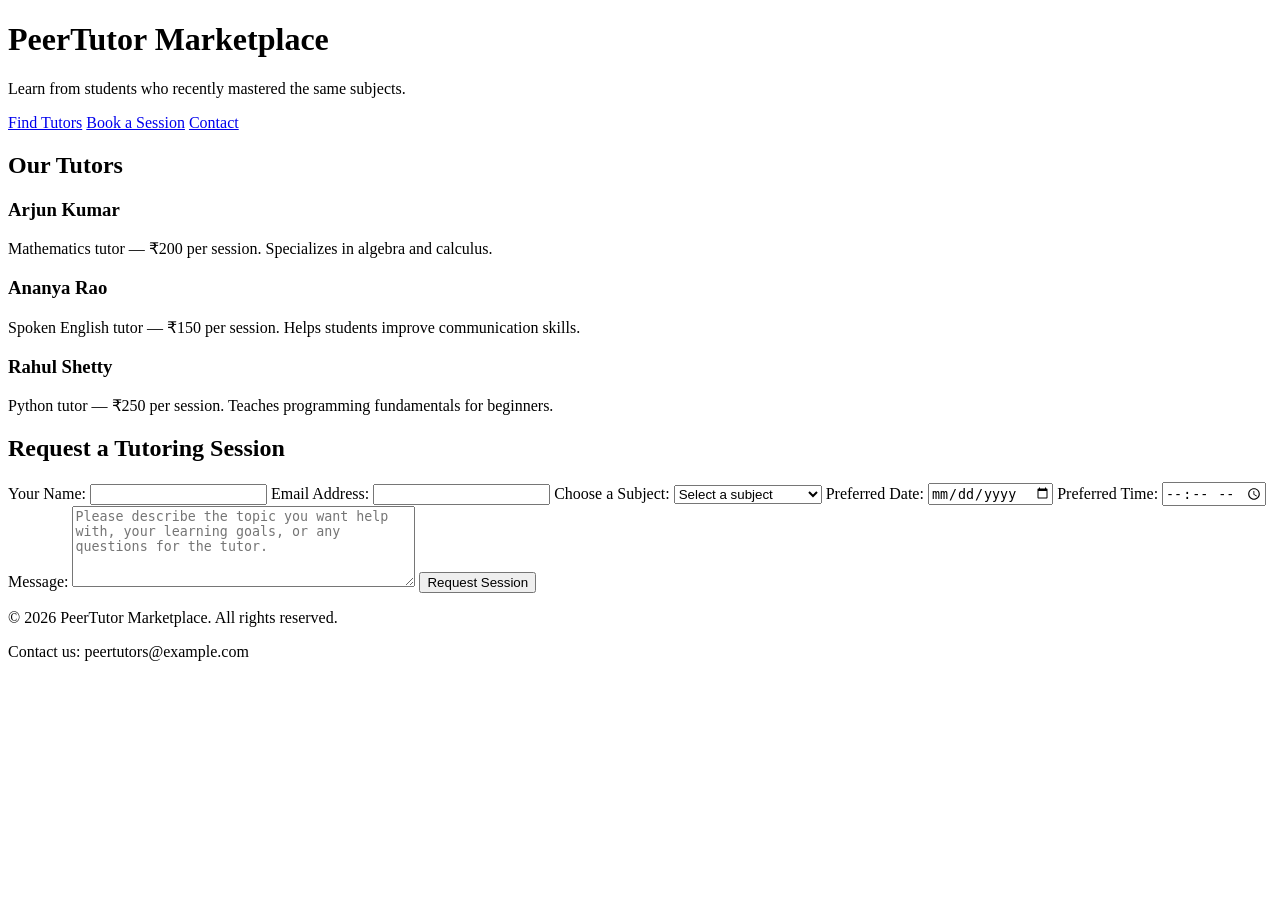
==== index.html @ 197b1fae "Finalize accessible booking form" ====
<!DOCTYPE html>
<html lang="en">
<head>
    <meta charset="UTF-8">
    <meta name="viewport" content="width=device-width, initial-scale=1.0">
    <meta name="description" content="PeerTutor Marketplace for finding and booking peer tutoring sessions.">
    <title>PeerTutor Marketplace</title>
</head>

<body>

    <header>
        <h1>PeerTutor Marketplace</h1>
        <p>Learn from students who recently mastered the same subjects.</p>

        <nav>
            <a href="#tutors">Find Tutors</a>
            <a href="#booking">Book a Session</a>
            <a href="#contact">Contact</a>
        </nav>
    </header>

    <main>

        <section id="tutors">
            <h2>Our Tutors</h2>

            <article>
                <h3>Arjun Kumar</h3>
                <p>Mathematics tutor — ₹200 per session. Specializes in algebra and calculus.</p>
            </article>

            <article>
                <h3>Ananya Rao</h3>
                <p>Spoken English tutor — ₹150 per session. Helps students improve communication skills.</p>
            </article>

            <article>
                <h3>Rahul Shetty</h3>
                <p>Python tutor — ₹250 per session. Teaches programming fundamentals for beginners.</p>
            </article>
        </section>

        <section id="booking">
            <h2>Request a Tutoring Session</h2>

            <form>

                <label for="name">Your Name:</label>
                <input type="text" id="name" name="name" required>

                <label for="email">Email Address:</label>
                <input type="email" id="email" name="email" required>

                <label for="subject">Choose a Subject:</label>
                <select id="subject" name="subject" required>
                    <option value="">Select a subject</option>
                    <option value="mathematics">Mathematics</option>
                    <option value="spoken-english">Spoken English</option>
                    <option value="python">Python Programming</option>
                </select>

                <label for="date">Preferred Date:</label>
                <input type="date" id="date" name="date" required>

                <label for="time">Preferred Time:</label>
                <input type="time" id="time" name="time" required>

                <label for="message">Message:</label>
                <textarea
                    id="message"
                    name="message"
                    rows="5"
                    cols="40"
                    placeholder="Please describe the topic you want help with, your learning goals, or any questions for the tutor."
                ></textarea>

                <button type="submit">Request Session</button>

            </form>
        </section>

    </main>

    <footer id="contact">
        <p>&copy; 2026 PeerTutor Marketplace. All rights reserved.</p>
        <p>Contact us: peertutors@example.com</p>
    </footer>

</body>
</html>
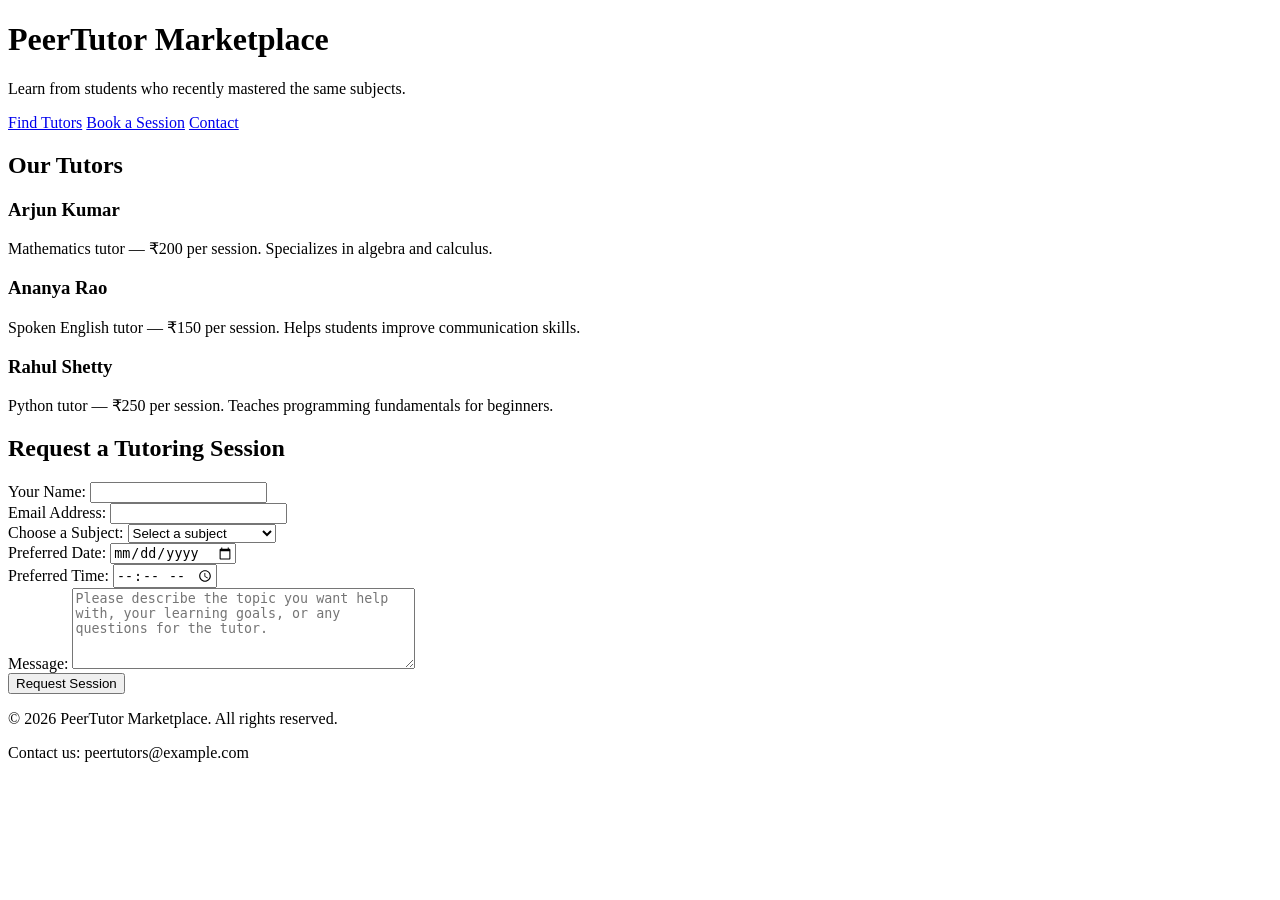
==== commit e8b4ba2b: "Finalize accessible HTML form" ====
--- a/index.html
+++ b/index.html
@@ -46,34 +46,70 @@
 
             <form>
 
-                <label for="name">Your Name:</label>
-                <input type="text" id="name" name="name" required>
+                <div>
+                    <label for="student-name">Your Name:</label>
+                    <input
+                        type="text"
+                        id="student-name"
+                        name="student-name"
+                        required
+                    >
+                </div>
 
-                <label for="email">Email Address:</label>
-                <input type="email" id="email" name="email" required>
+                <div>
+                    <label for="student-email">Email Address:</label>
+                    <input
+                        type="email"
+                        id="student-email"
+                        name="student-email"
+                        required
+                    >
+                </div>
 
-                <label for="subject">Choose a Subject:</label>
-                <select id="subject" name="subject" required>
-                    <option value="">Select a subject</option>
-                    <option value="mathematics">Mathematics</option>
-                    <option value="spoken-english">Spoken English</option>
-                    <option value="python">Python Programming</option>
-                </select>
+                <div>
+                    <label for="tutoring-subject">Choose a Subject:</label>
+                    <select
+                        id="tutoring-subject"
+                        name="tutoring-subject"
+                        required
+                    >
+                        <option value="">Select a subject</option>
+                        <option value="mathematics">Mathematics</option>
+                        <option value="spoken-english">Spoken English</option>
+                        <option value="python">Python Programming</option>
+                    </select>
+                </div>
 
-                <label for="date">Preferred Date:</label>
-                <input type="date" id="date" name="date" required>
+                <div>
+                    <label for="preferred-date">Preferred Date:</label>
+                    <input
+                        type="date"
+                        id="preferred-date"
+                        name="preferred-date"
+                        required
+                    >
+                </div>
 
-                <label for="time">Preferred Time:</label>
-                <input type="time" id="time" name="time" required>
+                <div>
+                    <label for="preferred-time">Preferred Time:</label>
+                    <input
+                        type="time"
+                        id="preferred-time"
+                        name="preferred-time"
+                        required
+                    >
+                </div>
 
-                <label for="message">Message:</label>
-                <textarea
-                    id="message"
-                    name="message"
-                    rows="5"
-                    cols="40"
-                    placeholder="Please describe the topic you want help with, your learning goals, or any questions for the tutor."
-                ></textarea>
+                <div>
+                    <label for="session-message">Message:</label>
+                    <textarea
+                        id="session-message"
+                        name="session-message"
+                        rows="5"
+                        cols="40"
+                        placeholder="Please describe the topic you want help with, your learning goals, or any questions for the tutor."
+                    ></textarea>
+                </div>
 
                 <button type="submit">Request Session</button>
 
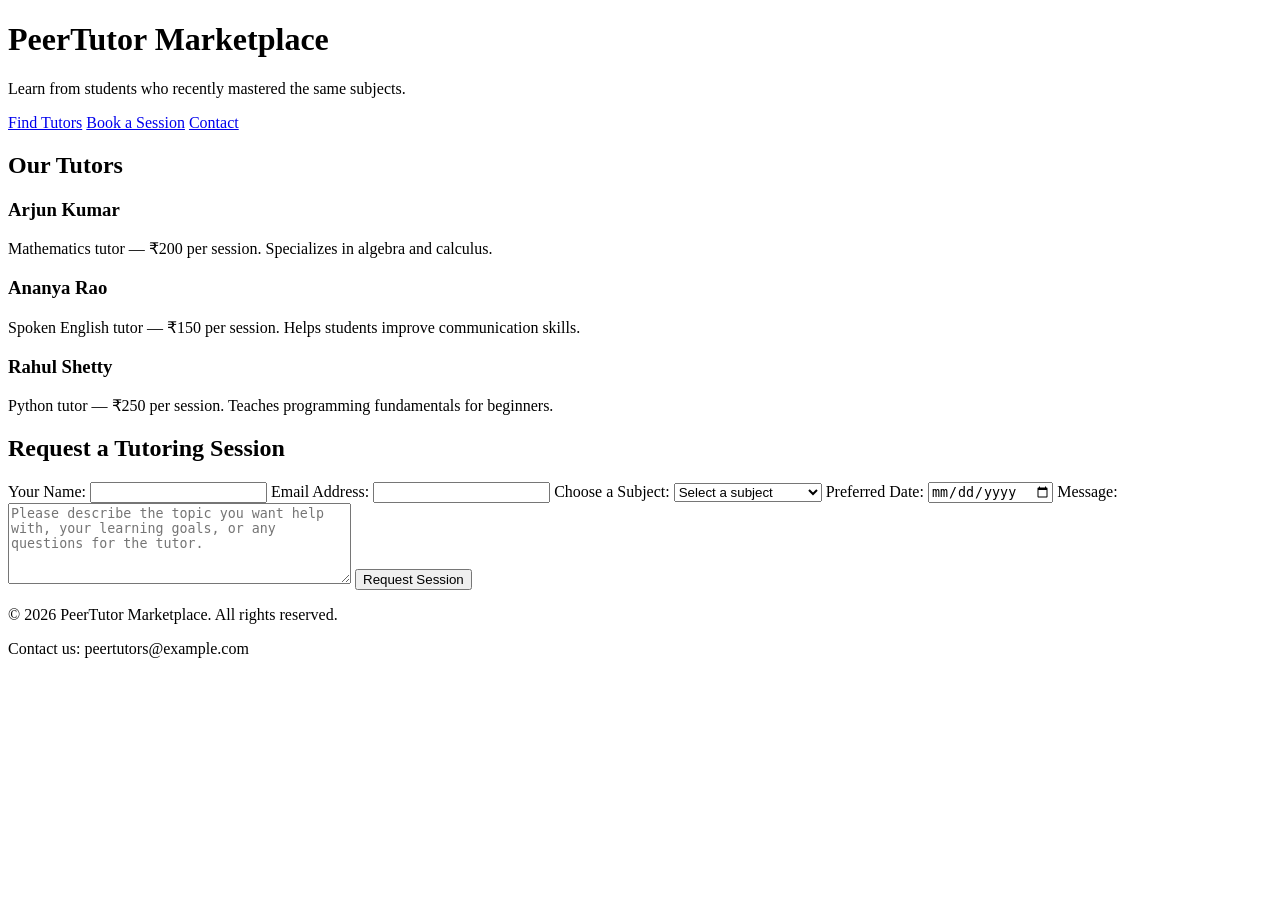
==== commit f414aa64: "Align booking form with Part 1 requirements" ====
--- a/index.html
+++ b/index.html
@@ -3,7 +3,7 @@
 <head>
     <meta charset="UTF-8">
     <meta name="viewport" content="width=device-width, initial-scale=1.0">
-    <meta name="description" content="PeerTutor Marketplace for finding and booking peer tutoring sessions.">
+    <meta name="description" content="PeerTutor Marketplace - Learn from students who recently mastered the same subjects.">
     <title>PeerTutor Marketplace</title>
 </head>
 
@@ -45,74 +45,33 @@
             <h2>Request a Tutoring Session</h2>
 
             <form>
+                <label for="name">Your Name:</label>
+                <input type="text" id="name" name="name" required>
 
-                <div>
-                    <label for="student-name">Your Name:</label>
-                    <input
-                        type="text"
-                        id="student-name"
-                        name="student-name"
-                        required
-                    >
-                </div>
+                <label for="email">Email Address:</label>
+                <input type="email" id="email" name="email" required>
 
-                <div>
-                    <label for="student-email">Email Address:</label>
-                    <input
-                        type="email"
-                        id="student-email"
-                        name="student-email"
-                        required
-                    >
-                </div>
+                <label for="subject">Choose a Subject:</label>
+                <select id="subject" name="subject" required>
+                    <option value="">Select a subject</option>
+                    <option value="mathematics">Mathematics</option>
+                    <option value="spoken-english">Spoken English</option>
+                    <option value="python">Python Programming</option>
+                </select>
 
-                <div>
-                    <label for="tutoring-subject">Choose a Subject:</label>
-                    <select
-                        id="tutoring-subject"
-                        name="tutoring-subject"
-                        required
-                    >
-                        <option value="">Select a subject</option>
-                        <option value="mathematics">Mathematics</option>
-                        <option value="spoken-english">Spoken English</option>
-                        <option value="python">Python Programming</option>
-                    </select>
-                </div>
+                <label for="date">Preferred Date:</label>
+                <input type="date" id="date" name="date" required>
 
-                <div>
-                    <label for="preferred-date">Preferred Date:</label>
-                    <input
-                        type="date"
-                        id="preferred-date"
-                        name="preferred-date"
-                        required
-                    >
-                </div>
-
-                <div>
-                    <label for="preferred-time">Preferred Time:</label>
-                    <input
-                        type="time"
-                        id="preferred-time"
-                        name="preferred-time"
-                        required
-                    >
-                </div>
-
-                <div>
-                    <label for="session-message">Message:</label>
-                    <textarea
-                        id="session-message"
-                        name="session-message"
-                        rows="5"
-                        cols="40"
-                        placeholder="Please describe the topic you want help with, your learning goals, or any questions for the tutor."
-                    ></textarea>
-                </div>
+                <label for="message">Message:</label>
+                <textarea
+                    id="message"
+                    name="message"
+                    rows="5"
+                    cols="40"
+                    placeholder="Please describe the topic you want help with, your learning goals, or any questions for the tutor."
+                ></textarea>
 
                 <button type="submit">Request Session</button>
-
             </form>
         </section>
 
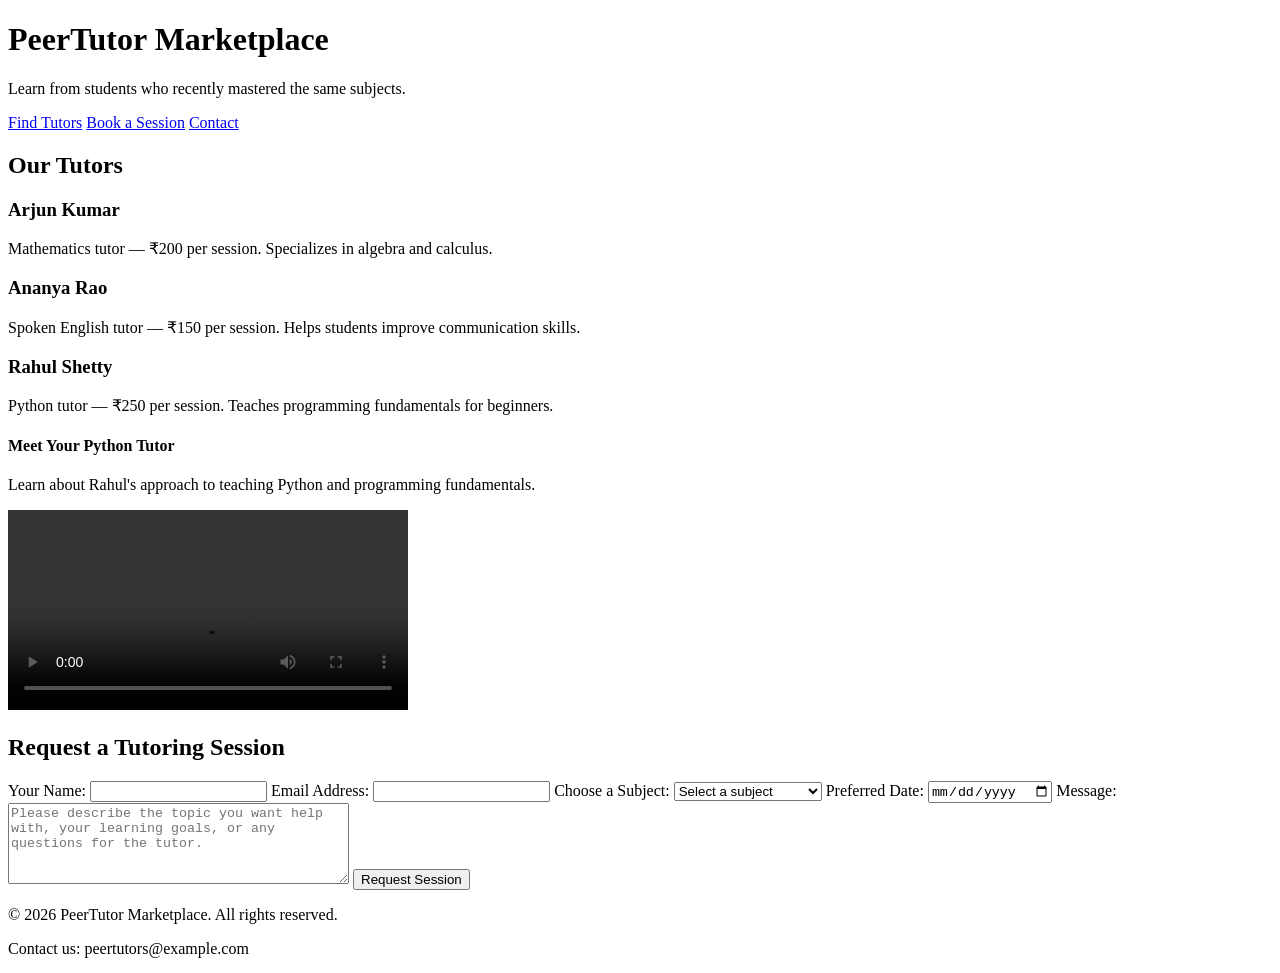
==== commit 78c265de: "Add tutor introduction multimedia" ====
--- a/index.html
+++ b/index.html
@@ -1,3 +1,4 @@
+
 <!DOCTYPE html>
 <html lang="en">
 <head>
@@ -38,6 +39,17 @@
             <article>
                 <h3>Rahul Shetty</h3>
                 <p>Python tutor — ₹250 per session. Teaches programming fundamentals for beginners.</p>
+
+                <h4>Meet Your Python Tutor</h4>
+                <p>
+                    Learn about Rahul's approach to teaching Python
+                    and programming fundamentals.
+                </p>
+
+                <video controls width="400">
+                    <source src="tutor-introduction.mp4" type="video/mp4">
+                    Your browser does not support HTML video.
+                </video>
             </article>
         </section>
 
@@ -83,4 +95,4 @@
     </footer>
 
 </body>
-</html>+</html>
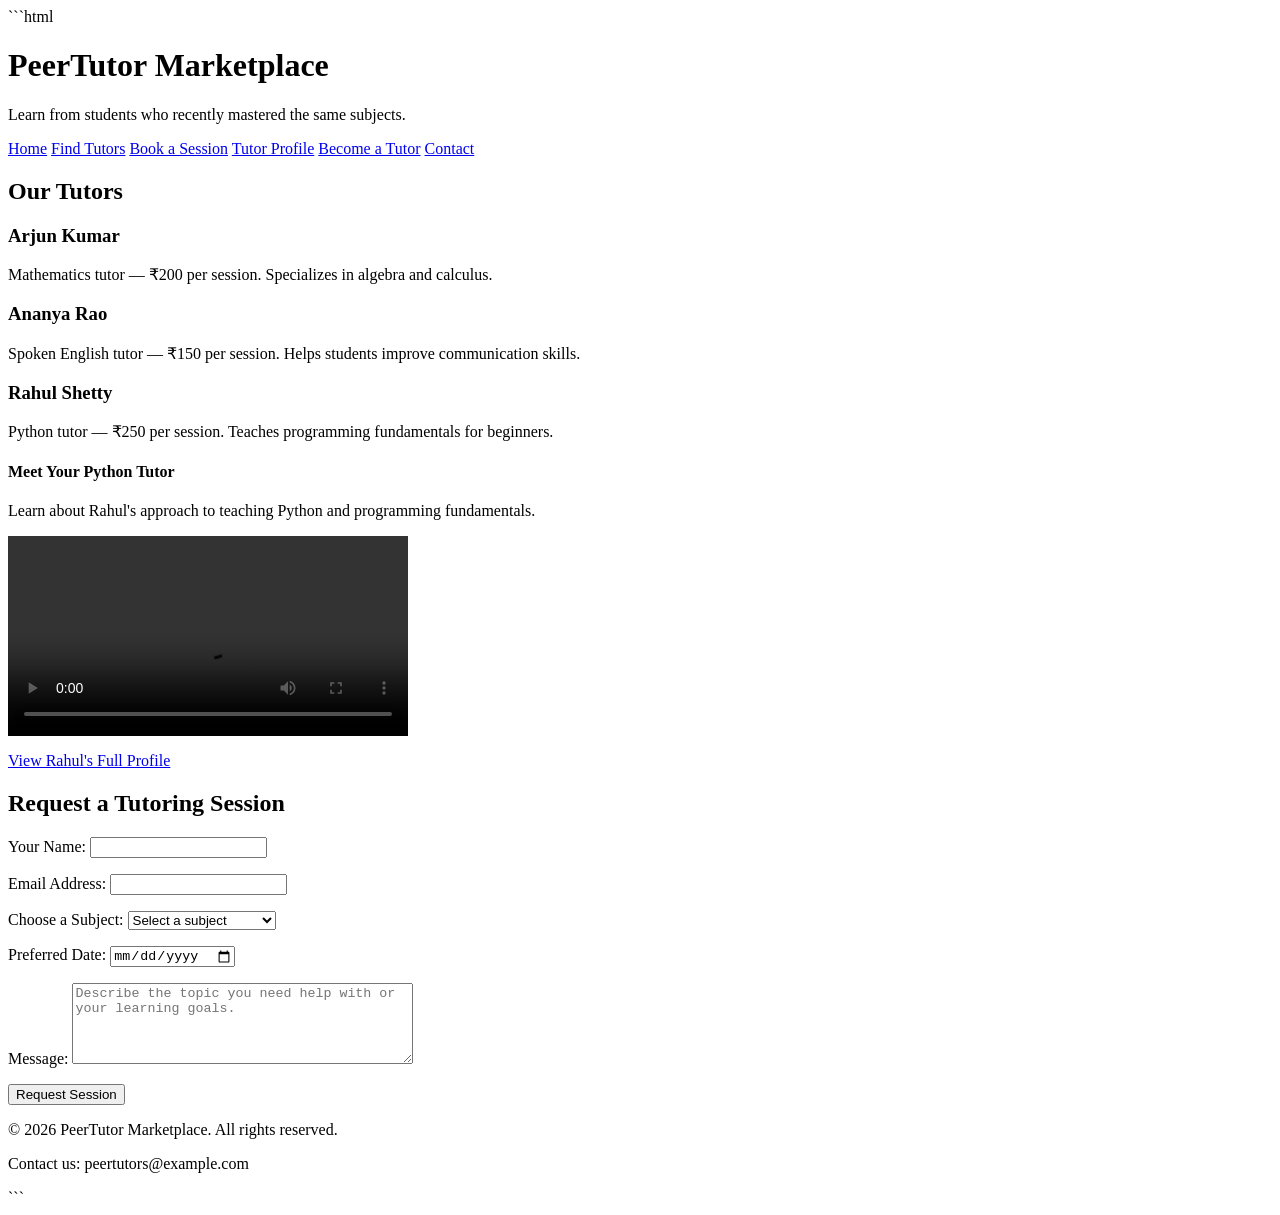
==== commit 73040076: "Add multi-page tutor marketplace" ====
--- a/index.html
+++ b/index.html
@@ -1,4 +1,4 @@
-
+```html
 <!DOCTYPE html>
 <html lang="en">
 <head>
@@ -14,10 +14,13 @@
         <h1>PeerTutor Marketplace</h1>
         <p>Learn from students who recently mastered the same subjects.</p>
 
-        <nav>
-            <a href="#tutors">Find Tutors</a>
-            <a href="#booking">Book a Session</a>
-            <a href="#contact">Contact</a>
+        <nav aria-label="Main navigation">
+            <a href="index.html">Home</a>
+            <a href="index.html#tutors">Find Tutors</a>
+            <a href="index.html#booking">Book a Session</a>
+            <a href="tutor.html">Tutor Profile</a>
+            <a href="become-a-tutor.html">Become a Tutor</a>
+            <a href="index.html#contact">Contact</a>
         </nav>
     </header>
 
@@ -50,38 +53,52 @@
                     <source src="tutor-introduction.mp4" type="video/mp4">
                     Your browser does not support HTML video.
                 </video>
+
+                <p>
+                    <a href="tutor.html">View Rahul's Full Profile</a>
+                </p>
             </article>
         </section>
 
         <section id="booking">
             <h2>Request a Tutoring Session</h2>
 
-            <form>
-                <label for="name">Your Name:</label>
-                <input type="text" id="name" name="name" required>
+            <form action="#" method="get">
+                <p>
+                    <label for="name">Your Name:</label>
+                    <input type="text" id="name" name="name" required>
+                </p>
 
-                <label for="email">Email Address:</label>
-                <input type="email" id="email" name="email" required>
+                <p>
+                    <label for="email">Email Address:</label>
+                    <input type="email" id="email" name="email" required>
+                </p>
 
-                <label for="subject">Choose a Subject:</label>
-                <select id="subject" name="subject" required>
-                    <option value="">Select a subject</option>
-                    <option value="mathematics">Mathematics</option>
-                    <option value="spoken-english">Spoken English</option>
-                    <option value="python">Python Programming</option>
-                </select>
+                <p>
+                    <label for="subject">Choose a Subject:</label>
+                    <select id="subject" name="subject" required>
+                        <option value="">Select a subject</option>
+                        <option value="mathematics">Mathematics</option>
+                        <option value="spoken-english">Spoken English</option>
+                        <option value="python">Python Programming</option>
+                    </select>
+                </p>
 
-                <label for="date">Preferred Date:</label>
-                <input type="date" id="date" name="date" required>
+                <p>
+                    <label for="date">Preferred Date:</label>
+                    <input type="date" id="date" name="date" required>
+                </p>
 
-                <label for="message">Message:</label>
-                <textarea
-                    id="message"
-                    name="message"
-                    rows="5"
-                    cols="40"
-                    placeholder="Please describe the topic you want help with, your learning goals, or any questions for the tutor."
-                ></textarea>
+                <p>
+                    <label for="message">Message:</label>
+                    <textarea
+                        id="message"
+                        name="message"
+                        rows="5"
+                        cols="40"
+                        placeholder="Describe the topic you need help with or your learning goals."
+                    ></textarea>
+                </p>
 
                 <button type="submit">Request Session</button>
             </form>
@@ -96,3 +113,4 @@
 
 </body>
 </html>
+```
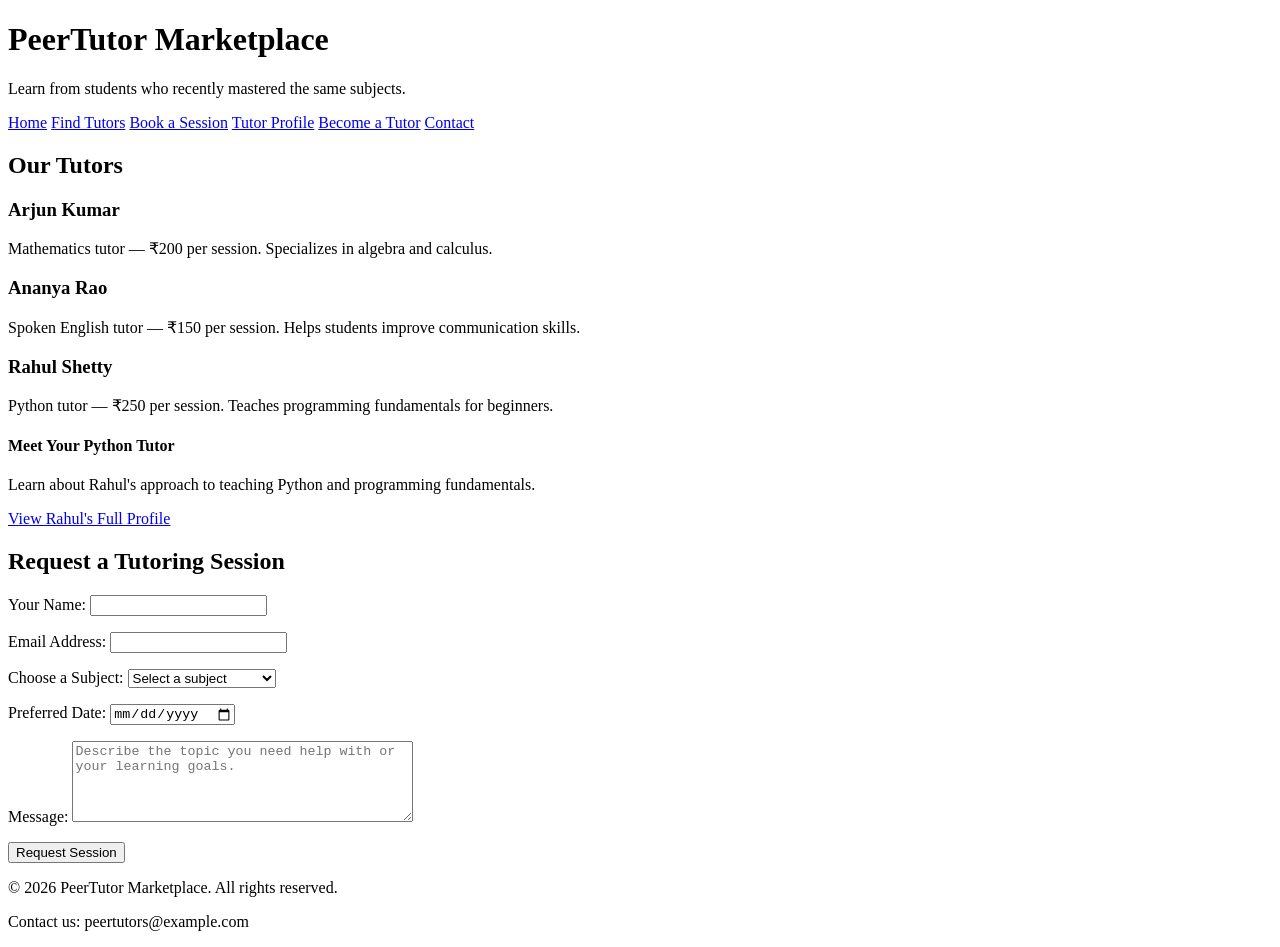
==== commit 3662b690: "Fix HTML markup and remove empty video" ====
--- a/index.html
+++ b/index.html
@@ -1,4 +1,3 @@
-```html
 <!DOCTYPE html>
 <html lang="en">
 <head>
@@ -49,10 +48,6 @@
                     and programming fundamentals.
                 </p>
 
-                <video controls width="400">
-                    <source src="tutor-introduction.mp4" type="video/mp4">
-                    Your browser does not support HTML video.
-                </video>
 
                 <p>
                     <a href="tutor.html">View Rahul's Full Profile</a>
@@ -113,4 +108,3 @@
 
 </body>
 </html>
-```
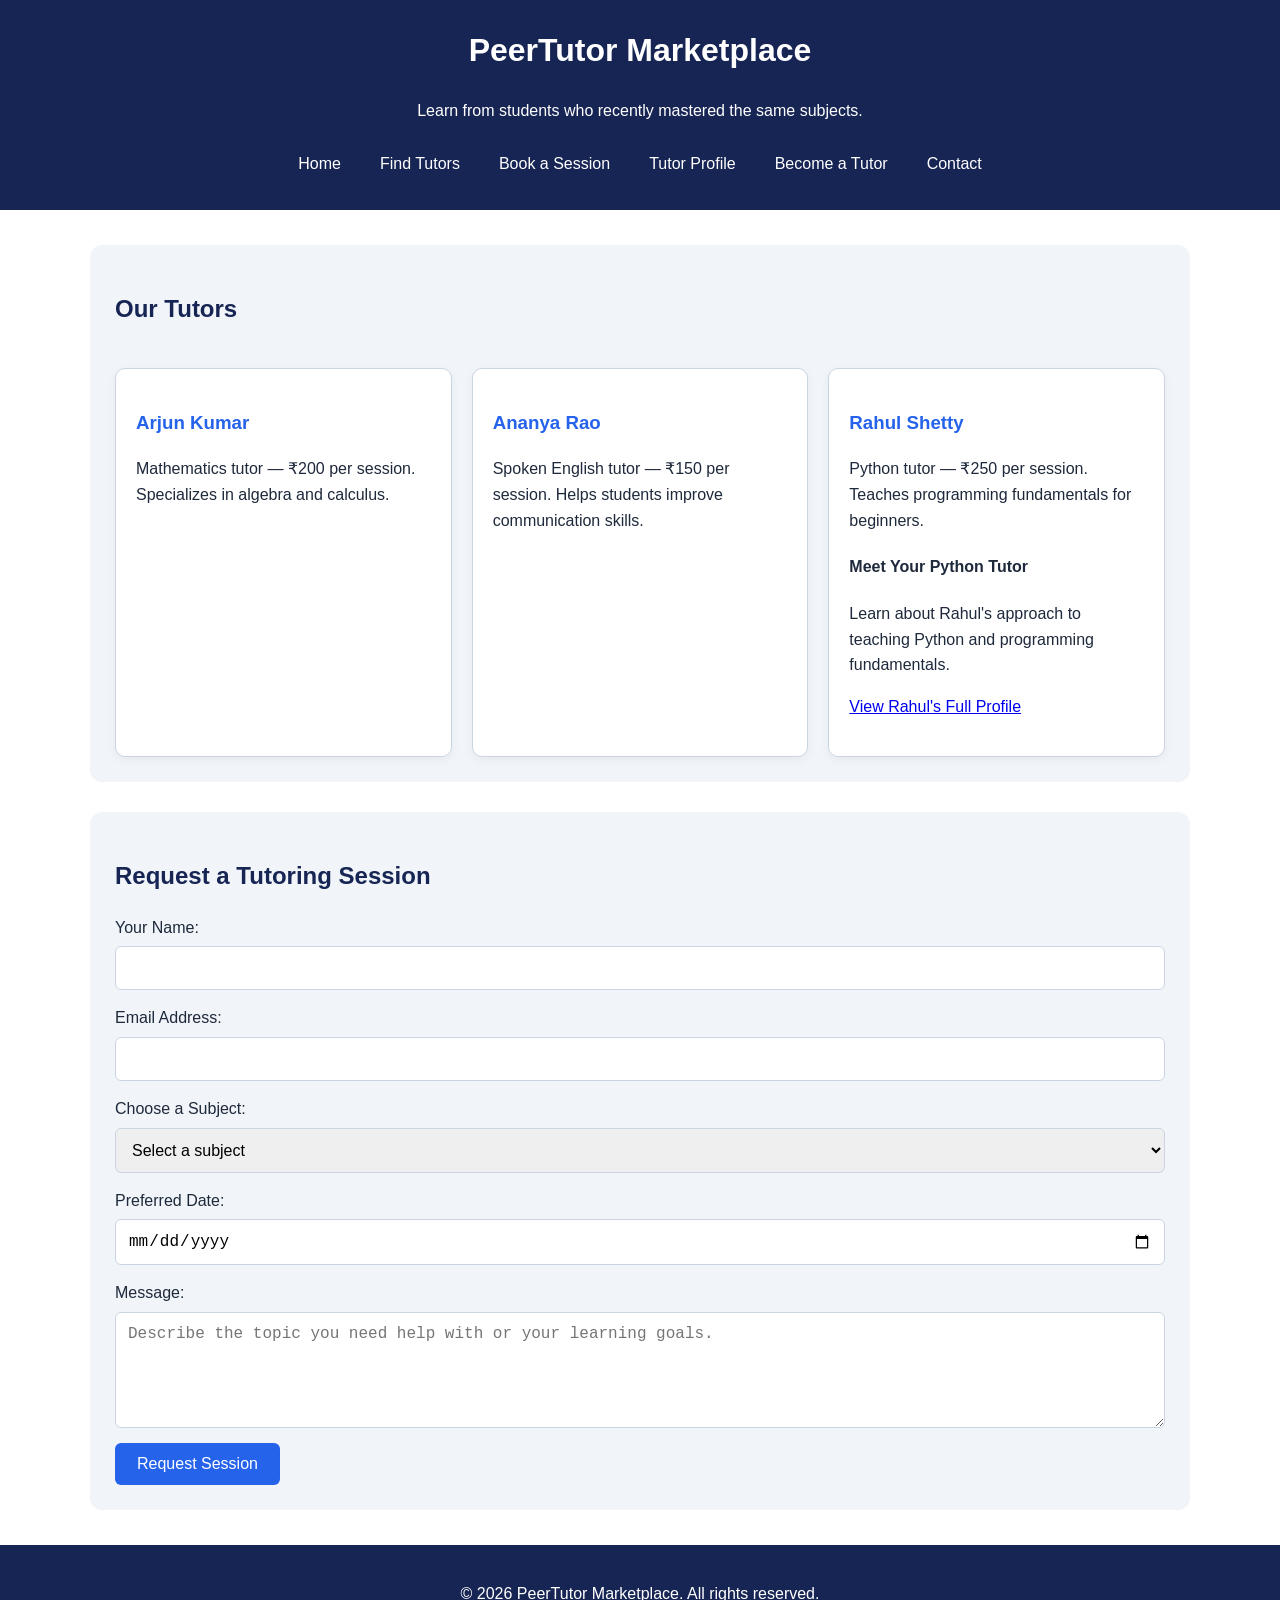
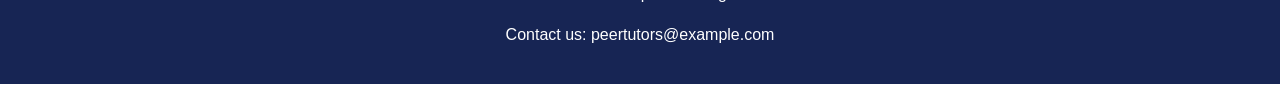
==== commit 1f02965f: "Add responsive layouts for mobile tablet and desktop" ====
--- a/index.html
+++ b/index.html
@@ -5,6 +5,7 @@
     <meta name="viewport" content="width=device-width, initial-scale=1.0">
     <meta name="description" content="PeerTutor Marketplace - Learn from students who recently mastered the same subjects.">
     <title>PeerTutor Marketplace</title>
+    <link rel="stylesheet" href="style.css">
 </head>
 
 <body>
--- a/style.css
+++ b/style.css
@@ -0,0 +1,265 @@
+
+/* =================================
+   1. GLOBAL RESPONSIVE FOUNDATION
+================================= */
+
+* {
+    box-sizing: border-box;
+}
+
+html {
+    width: 100%;
+    scroll-behavior: smooth;
+}
+
+body {
+    margin: 0;
+    padding: 0;
+    width: 100%;
+    font-family: Arial, sans-serif;
+    line-height: 1.6;
+    color: #1e293b;
+    overflow-x: hidden;
+}
+
+img {
+    max-width: 100%;
+    height: auto;
+}
+
+.container {
+    width: 90%;
+    max-width: 1200px;
+    margin: auto;
+}
+
+/* =================================
+   2. HEADER AND NAVIGATION - FLEXBOX
+================================= */
+
+header {
+    background: #172554;
+    color: white;
+    padding: 25px 5%;
+    text-align: center;
+}
+
+header h1 {
+    margin-top: 0;
+    font-size: 32px;
+}
+
+nav {
+    display: flex;
+    justify-content: center;
+    align-items: center;
+    flex-wrap: wrap;
+    gap: 15px;
+    margin-top: 20px;
+}
+
+nav a {
+    color: white;
+    text-decoration: none;
+    padding: 8px 12px;
+    border-radius: 6px;
+}
+
+nav a:hover {
+    background: #2563eb;
+}
+
+/* =================================
+   3. MAIN CONTENT
+================================= */
+
+main {
+    width: 90%;
+    max-width: 1100px;
+    margin: 35px auto;
+}
+
+section {
+    margin-bottom: 30px;
+    padding: 25px;
+    background: #f1f5f9;
+    border-radius: 12px;
+}
+
+h2 {
+    color: #172554;
+}
+
+/* =================================
+   4. TUTOR CARDS - CSS GRID
+================================= */
+
+#tutors {
+    display: grid;
+    grid-template-columns: repeat(3, minmax(0, 1fr));
+    gap: 20px;
+}
+
+#tutors h2 {
+    grid-column: 1 / -1;
+}
+
+#tutors article {
+    min-width: 0;
+    padding: 20px;
+    background: white;
+    border: 1px solid #cbd5e1;
+    border-radius: 10px;
+    box-shadow: 0 3px 10px rgba(0, 0, 0, 0.05);
+    transition: transform 0.2s ease;
+}
+
+#tutors article:hover {
+    transform: translateY(-4px);
+}
+
+#tutors article h3 {
+    color: #2563eb;
+}
+
+/* =================================
+   5. FORM STYLING
+================================= */
+
+form {
+    display: flex;
+    flex-direction: column;
+    gap: 15px;
+}
+
+form p {
+    display: flex;
+    flex-direction: column;
+    gap: 6px;
+    margin: 0;
+}
+
+input,
+select,
+textarea {
+    width: 100%;
+    max-width: 100%;
+    min-width: 0;
+    padding: 12px;
+    font-size: 16px;
+    border: 1px solid #cbd5e1;
+    border-radius: 6px;
+}
+
+textarea {
+    resize: vertical;
+}
+
+button {
+    padding: 12px 22px;
+    background: #2563eb;
+    color: white;
+    border: none;
+    border-radius: 6px;
+    cursor: pointer;
+    font-size: 16px;
+    align-self: flex-start;
+}
+
+button:hover {
+    background: #1e40af;
+}
+
+/* =================================
+   6. FOOTER
+================================= */
+
+footer {
+    background: #172554;
+    color: white;
+    text-align: center;
+    padding: 20px;
+}
+
+/* =================================
+   7. TABLET - 768px
+================================= */
+
+@media (max-width: 768px) {
+
+    main {
+        width: 94%;
+    }
+
+    #tutors {
+        grid-template-columns: repeat(2, minmax(0, 1fr));
+    }
+
+    nav {
+        gap: 8px;
+    }
+
+    section {
+        padding: 20px;
+    }
+}
+
+/* =================================
+   8. MOBILE - 480px
+================================= */
+
+@media (max-width: 480px) {
+
+    header {
+        padding: 20px 4%;
+    }
+
+    header h1 {
+        font-size: 24px;
+    }
+
+    header p {
+        font-size: 14px;
+    }
+
+    nav {
+        flex-direction: column;
+        gap: 5px;
+    }
+
+    nav a {
+        padding: 6px;
+    }
+
+    main {
+        width: 94%;
+        margin: 20px auto;
+    }
+
+    #tutors {
+        grid-template-columns: 1fr;
+        gap: 15px;
+    }
+
+    section {
+        padding: 15px;
+    }
+
+    h2 {
+        font-size: 21px;
+    }
+
+    #tutors article {
+        padding: 15px;
+    }
+
+    button {
+        width: 100%;
+        align-self: stretch;
+    }
+
+    footer {
+        padding: 15px;
+        font-size: 14px;
+    }
+}
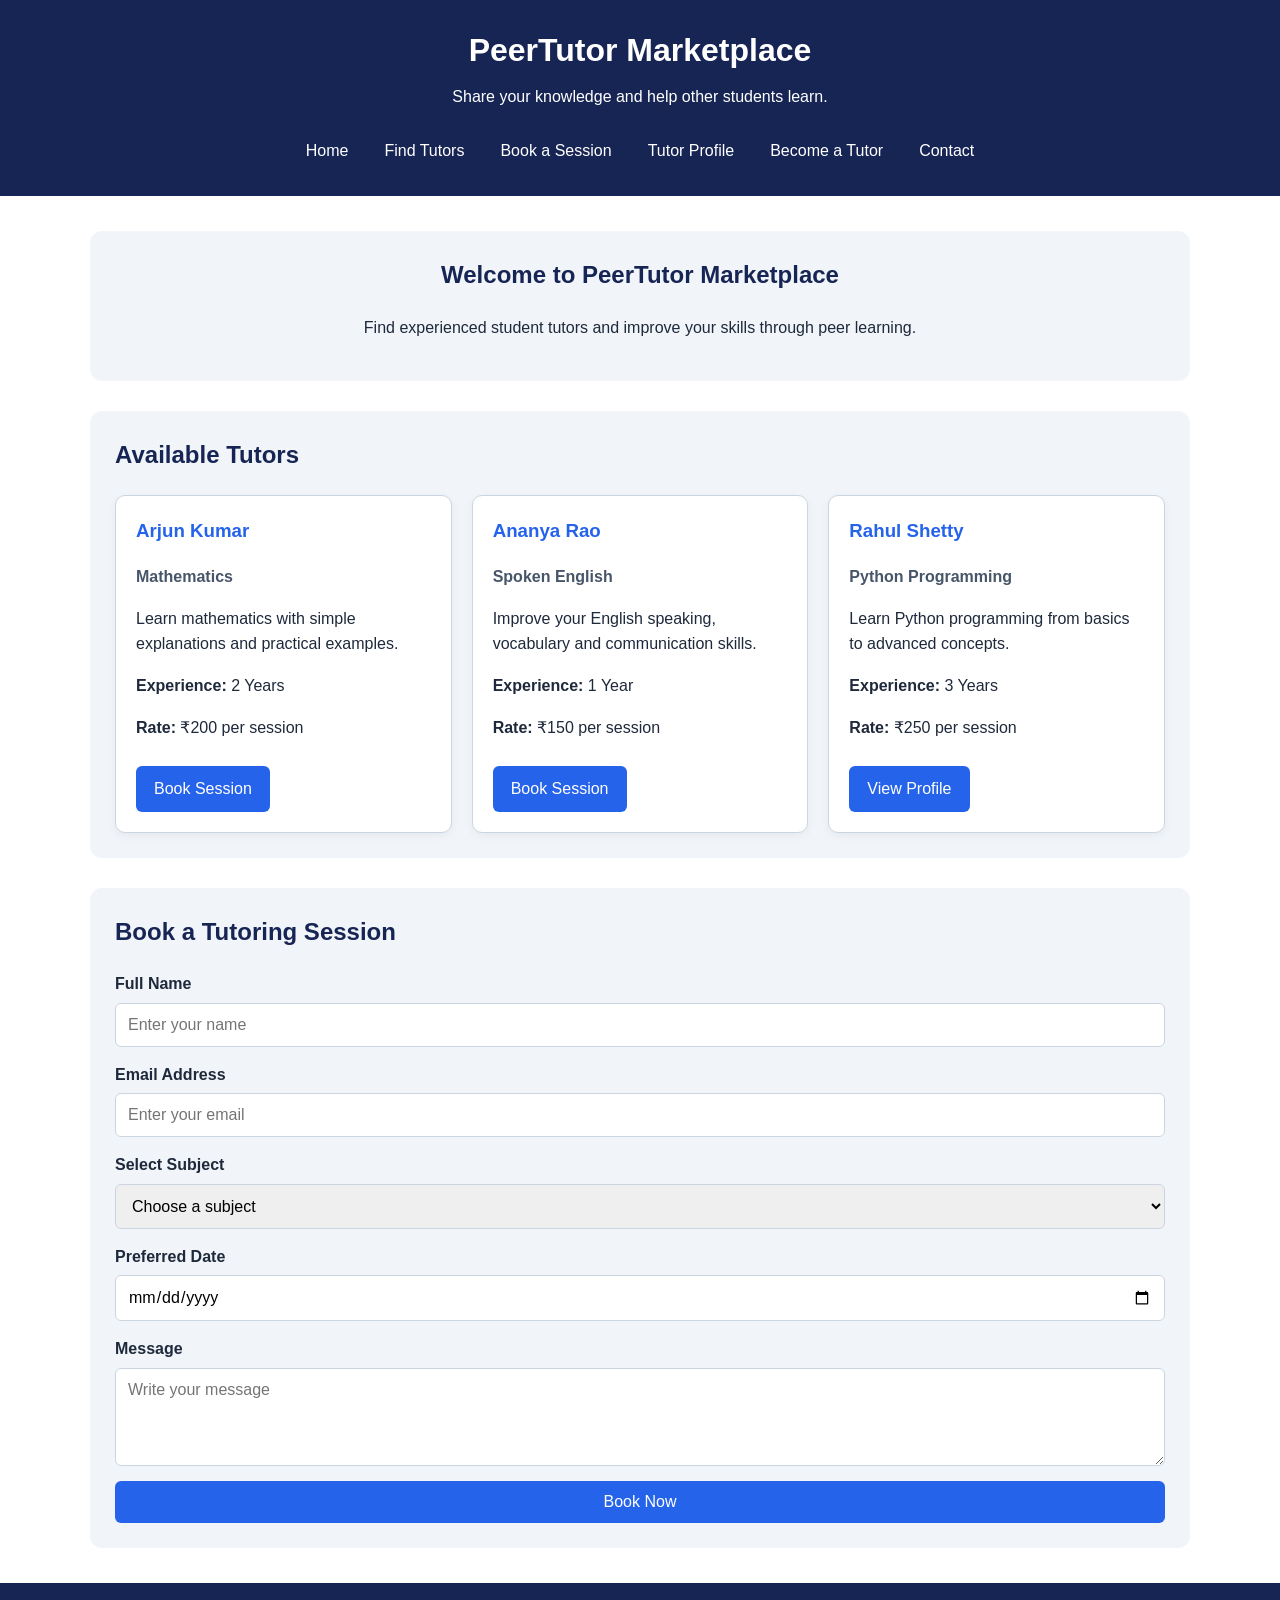
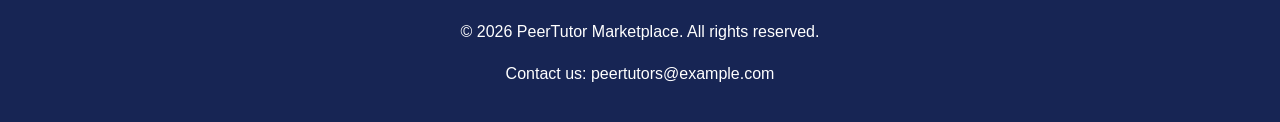
==== commit e45db4a8: "Fix responsive PeerTutor pages" ====
--- a/index.html
+++ b/index.html
@@ -1,111 +1,112 @@
+
 <!DOCTYPE html>
 <html lang="en">
 <head>
     <meta charset="UTF-8">
     <meta name="viewport" content="width=device-width, initial-scale=1.0">
-    <meta name="description" content="PeerTutor Marketplace - Learn from students who recently mastered the same subjects.">
     <title>PeerTutor Marketplace</title>
     <link rel="stylesheet" href="style.css">
 </head>
-
 <body>
 
-    <header>
-        <h1>PeerTutor Marketplace</h1>
-        <p>Learn from students who recently mastered the same subjects.</p>
+<header>
+    <h1>PeerTutor Marketplace</h1>
+    <p>Share your knowledge and help other students learn.</p>
 
-        <nav aria-label="Main navigation">
-            <a href="index.html">Home</a>
-            <a href="index.html#tutors">Find Tutors</a>
-            <a href="index.html#booking">Book a Session</a>
-            <a href="tutor.html">Tutor Profile</a>
-            <a href="become-a-tutor.html">Become a Tutor</a>
-            <a href="index.html#contact">Contact</a>
-        </nav>
-    </header>
+    <nav>
+        <a href="index.html">Home</a>
+        <a href="#tutors">Find Tutors</a>
+        <a href="#booking">Book a Session</a>
+        <a href="tutor.html">Tutor Profile</a>
+        <a href="become-a-tutor.html">Become a Tutor</a>
+        <a href="#contact">Contact</a>
+    </nav>
+</header>
 
-    <main>
+<main>
+    <section class="welcome">
+        <h2>Welcome to PeerTutor Marketplace</h2>
+        <p>Find experienced student tutors and improve your skills through peer learning.</p>
+    </section>
 
-        <section id="tutors">
-            <h2>Our Tutors</h2>
+    <section id="tutors">
+        <h2>Available Tutors</h2>
 
-            <article>
+        <div class="tutor-grid">
+
+            <div class="tutor-card">
                 <h3>Arjun Kumar</h3>
-                <p>Mathematics tutor — ₹200 per session. Specializes in algebra and calculus.</p>
-            </article>
+                <p class="subject">Mathematics</p>
+                <p>Learn mathematics with simple explanations and practical examples.</p>
+                <p><strong>Experience:</strong> 2 Years</p>
+                <p><strong>Rate:</strong> ₹200 per session</p>
+                <a class="profile-link" href="#booking">Book Session</a>
+            </div>
 
-            <article>
+            <div class="tutor-card">
                 <h3>Ananya Rao</h3>
-                <p>Spoken English tutor — ₹150 per session. Helps students improve communication skills.</p>
-            </article>
+                <p class="subject">Spoken English</p>
+                <p>Improve your English speaking, vocabulary and communication skills.</p>
+                <p><strong>Experience:</strong> 1 Year</p>
+                <p><strong>Rate:</strong> ₹150 per session</p>
+                <a class="profile-link" href="#booking">Book Session</a>
+            </div>
 
-            <article>
+            <div class="tutor-card">
                 <h3>Rahul Shetty</h3>
-                <p>Python tutor — ₹250 per session. Teaches programming fundamentals for beginners.</p>
+                <p class="subject">Python Programming</p>
+                <p>Learn Python programming from basics to advanced concepts.</p>
+                <p><strong>Experience:</strong> 3 Years</p>
+                <p><strong>Rate:</strong> ₹250 per session</p>
+                <a class="profile-link" href="tutor.html">View Profile</a>
+            </div>
 
-                <h4>Meet Your Python Tutor</h4>
-                <p>
-                    Learn about Rahul's approach to teaching Python
-                    and programming fundamentals.
-                </p>
+        </div>
+    </section>
 
+    <section id="booking">
+        <h2>Book a Tutoring Session</h2>
 
-                <p>
-                    <a href="tutor.html">View Rahul's Full Profile</a>
-                </p>
-            </article>
-        </section>
+        <form>
+            <div class="form-group">
+                <label for="name">Full Name</label>
+                <input type="text" id="name" placeholder="Enter your name" required>
+            </div>
 
-        <section id="booking">
-            <h2>Request a Tutoring Session</h2>
+            <div class="form-group">
+                <label for="email">Email Address</label>
+                <input type="email" id="email" placeholder="Enter your email" required>
+            </div>
 
-            <form action="#" method="get">
-                <p>
-                    <label for="name">Your Name:</label>
-                    <input type="text" id="name" name="name" required>
-                </p>
+            <div class="form-group">
+                <label for="subject">Select Subject</label>
+                <select id="subject" required>
+                    <option value="">Choose a subject</option>
+                    <option>Mathematics</option>
+                    <option>Spoken English</option>
+                    <option>Python Programming</option>
+                </select>
+            </div>
 
-                <p>
-                    <label for="email">Email Address:</label>
-                    <input type="email" id="email" name="email" required>
-                </p>
+            <div class="form-group">
+                <label for="date">Preferred Date</label>
+                <input type="date" id="date" required>
+            </div>
 
-                <p>
-                    <label for="subject">Choose a Subject:</label>
-                    <select id="subject" name="subject" required>
-                        <option value="">Select a subject</option>
-                        <option value="mathematics">Mathematics</option>
-                        <option value="spoken-english">Spoken English</option>
-                        <option value="python">Python Programming</option>
-                    </select>
-                </p>
+            <div class="form-group">
+                <label for="message">Message</label>
+                <textarea id="message" rows="4" placeholder="Write your message"></textarea>
+            </div>
 
-                <p>
-                    <label for="date">Preferred Date:</label>
-                    <input type="date" id="date" name="date" required>
-                </p>
+            <button type="submit">Book Now</button>
+        </form>
+    </section>
+</main>
 
-                <p>
-                    <label for="message">Message:</label>
-                    <textarea
-                        id="message"
-                        name="message"
-                        rows="5"
-                        cols="40"
-                        placeholder="Describe the topic you need help with or your learning goals."
-                    ></textarea>
-                </p>
-
-                <button type="submit">Request Session</button>
-            </form>
-        </section>
-
-    </main>
-
-    <footer id="contact">
-        <p>&copy; 2026 PeerTutor Marketplace. All rights reserved.</p>
-        <p>Contact us: peertutors@example.com</p>
-    </footer>
+<footer id="contact">
+    <p>© 2026 PeerTutor Marketplace. All rights reserved.</p>
+    <p>Contact us: peertutors@example.com</p>
+</footer>
 
 </body>
 </html>
--- a/style.css
+++ b/style.css
@@ -1,25 +1,21 @@
 
-/* =================================
-   1. GLOBAL RESPONSIVE FOUNDATION
-================================= */
+/* GLOBAL STYLES */
 
 * {
     box-sizing: border-box;
 }
 
 html {
-    width: 100%;
     scroll-behavior: smooth;
 }
 
 body {
     margin: 0;
     padding: 0;
-    width: 100%;
     font-family: Arial, sans-serif;
     line-height: 1.6;
     color: #1e293b;
-    overflow-x: hidden;
+    background: #ffffff;
 }
 
 img {
@@ -27,15 +23,7 @@
     height: auto;
 }
 
-.container {
-    width: 90%;
-    max-width: 1200px;
-    margin: auto;
-}
-
-/* =================================
-   2. HEADER AND NAVIGATION - FLEXBOX
-================================= */
+/* HEADER AND NAVIGATION */
 
 header {
     background: #172554;
@@ -45,8 +33,12 @@
 }
 
 header h1 {
-    margin-top: 0;
+    margin: 0;
     font-size: 32px;
+}
+
+header p {
+    margin: 8px 0;
 }
 
 nav {
@@ -54,7 +46,7 @@
     justify-content: center;
     align-items: center;
     flex-wrap: wrap;
-    gap: 15px;
+    gap: 12px;
     margin-top: 20px;
 }
 
@@ -63,15 +55,14 @@
     text-decoration: none;
     padding: 8px 12px;
     border-radius: 6px;
+    transition: background 0.3s ease;
 }
 
 nav a:hover {
     background: #2563eb;
 }
 
-/* =================================
-   3. MAIN CONTENT
-================================= */
+/* MAIN CONTENT */
 
 main {
     width: 90%;
@@ -88,43 +79,96 @@
 
 h2 {
     color: #172554;
-}
-
-/* =================================
-   4. TUTOR CARDS - CSS GRID
-================================= */
-
-#tutors {
+    margin-top: 0;
+}
+
+.welcome {
+    text-align: center;
+}
+
+/* TUTOR CARDS - CSS GRID */
+
+.tutor-grid {
     display: grid;
     grid-template-columns: repeat(3, minmax(0, 1fr));
     gap: 20px;
 }
 
-#tutors h2 {
-    grid-column: 1 / -1;
-}
-
-#tutors article {
+.tutor-card {
     min-width: 0;
     padding: 20px;
     background: white;
     border: 1px solid #cbd5e1;
     border-radius: 10px;
     box-shadow: 0 3px 10px rgba(0, 0, 0, 0.05);
-    transition: transform 0.2s ease;
-}
-
-#tutors article:hover {
+    transition: transform 0.2s ease, box-shadow 0.2s ease;
+}
+
+.tutor-card:hover {
     transform: translateY(-4px);
-}
-
-#tutors article h3 {
+    box-shadow: 0 6px 16px rgba(0, 0, 0, 0.12);
+}
+
+.tutor-card h3 {
     color: #2563eb;
-}
-
-/* =================================
-   5. FORM STYLING
-================================= */
+    margin-top: 0;
+}
+
+.subject {
+    color: #475569;
+    font-weight: bold;
+}
+
+/* PROFILE PAGE */
+
+.profile-card {
+    background: #f1f5f9;
+    padding: 25px;
+    border-radius: 12px;
+}
+
+.profile-card section {
+    background: white;
+    border: 1px solid #e2e8f0;
+}
+
+.profile-card h3 {
+    color: #2563eb;
+}
+
+/* LINKS AND BUTTONS */
+
+.profile-link {
+    display: inline-block;
+    margin-top: 10px;
+    padding: 10px 18px;
+    background: #2563eb;
+    color: white;
+    text-decoration: none;
+    border-radius: 6px;
+    transition: background 0.3s ease;
+}
+
+.profile-link:hover {
+    background: #1e40af;
+}
+
+button {
+    padding: 12px 22px;
+    background: #2563eb;
+    color: white;
+    border: none;
+    border-radius: 6px;
+    cursor: pointer;
+    font-size: 16px;
+    transition: background 0.3s ease;
+}
+
+button:hover {
+    background: #1e40af;
+}
+
+/* FORMS - FLEXBOX */
 
 form {
     display: flex;
@@ -132,11 +176,15 @@
     gap: 15px;
 }
 
-form p {
+.form-group {
     display: flex;
     flex-direction: column;
     gap: 6px;
-    margin: 0;
+    min-width: 0;
+}
+
+label {
+    font-weight: bold;
 }
 
 input,
@@ -147,6 +195,7 @@
     min-width: 0;
     padding: 12px;
     font-size: 16px;
+    font-family: inherit;
     border: 1px solid #cbd5e1;
     border-radius: 6px;
 }
@@ -155,24 +204,7 @@
     resize: vertical;
 }
 
-button {
-    padding: 12px 22px;
-    background: #2563eb;
-    color: white;
-    border: none;
-    border-radius: 6px;
-    cursor: pointer;
-    font-size: 16px;
-    align-self: flex-start;
-}
-
-button:hover {
-    background: #1e40af;
-}
-
-/* =================================
-   6. FOOTER
-================================= */
+/* FOOTER */
 
 footer {
     background: #172554;
@@ -181,17 +213,14 @@
     padding: 20px;
 }
 
-/* =================================
-   7. TABLET - 768px
-================================= */
+/* TABLET - 768px */
 
 @media (max-width: 768px) {
-
     main {
         width: 94%;
     }
 
-    #tutors {
+    .tutor-grid {
         grid-template-columns: repeat(2, minmax(0, 1fr));
     }
 
@@ -204,12 +233,9 @@
     }
 }
 
-/* =================================
-   8. MOBILE - 480px
-================================= */
+/* MOBILE - 480px */
 
 @media (max-width: 480px) {
-
     header {
         padding: 20px 4%;
     }
@@ -236,7 +262,7 @@
         margin: 20px auto;
     }
 
-    #tutors {
+    .tutor-grid {
         grid-template-columns: 1fr;
         gap: 15px;
     }
@@ -249,13 +275,16 @@
         font-size: 21px;
     }
 
-    #tutors article {
+    .tutor-card {
         padding: 15px;
     }
 
     button {
         width: 100%;
-        align-self: stretch;
+    }
+
+    .profile-link {
+        max-width: 100%;
     }
 
     footer {
